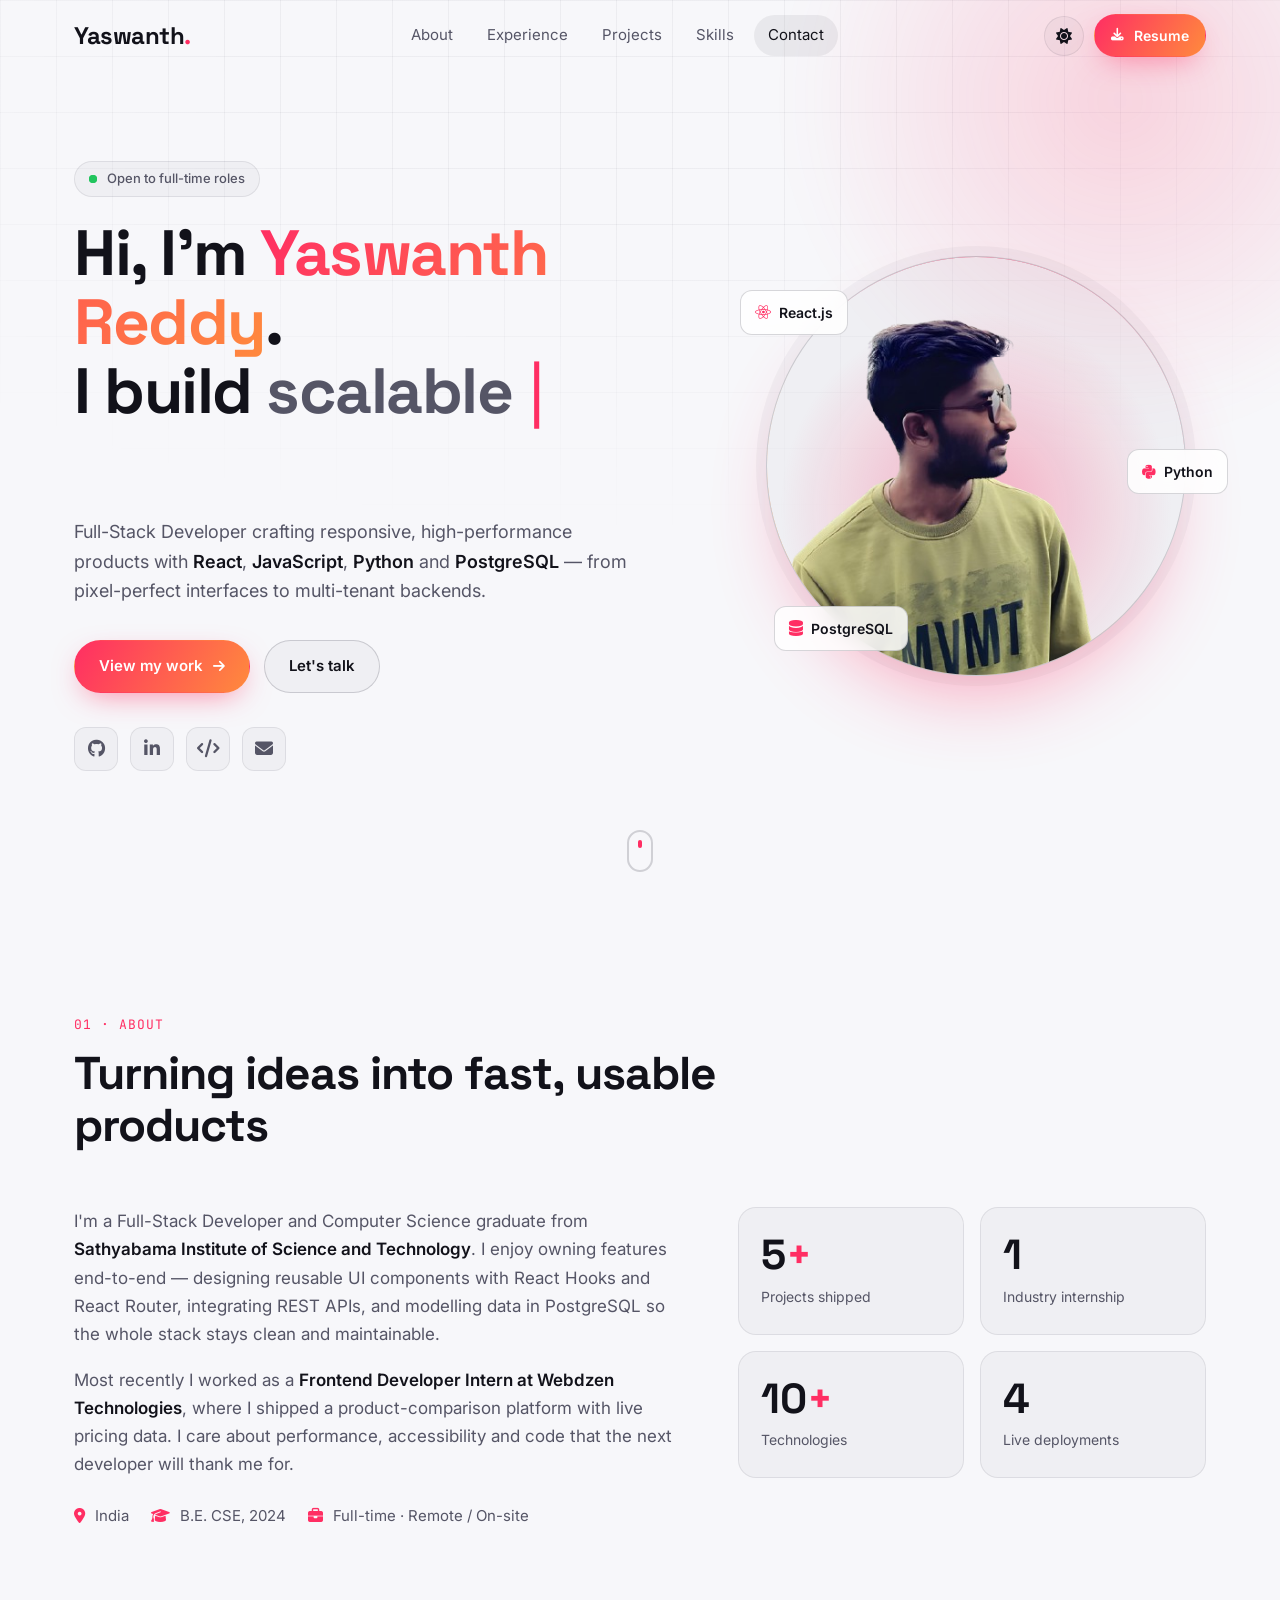
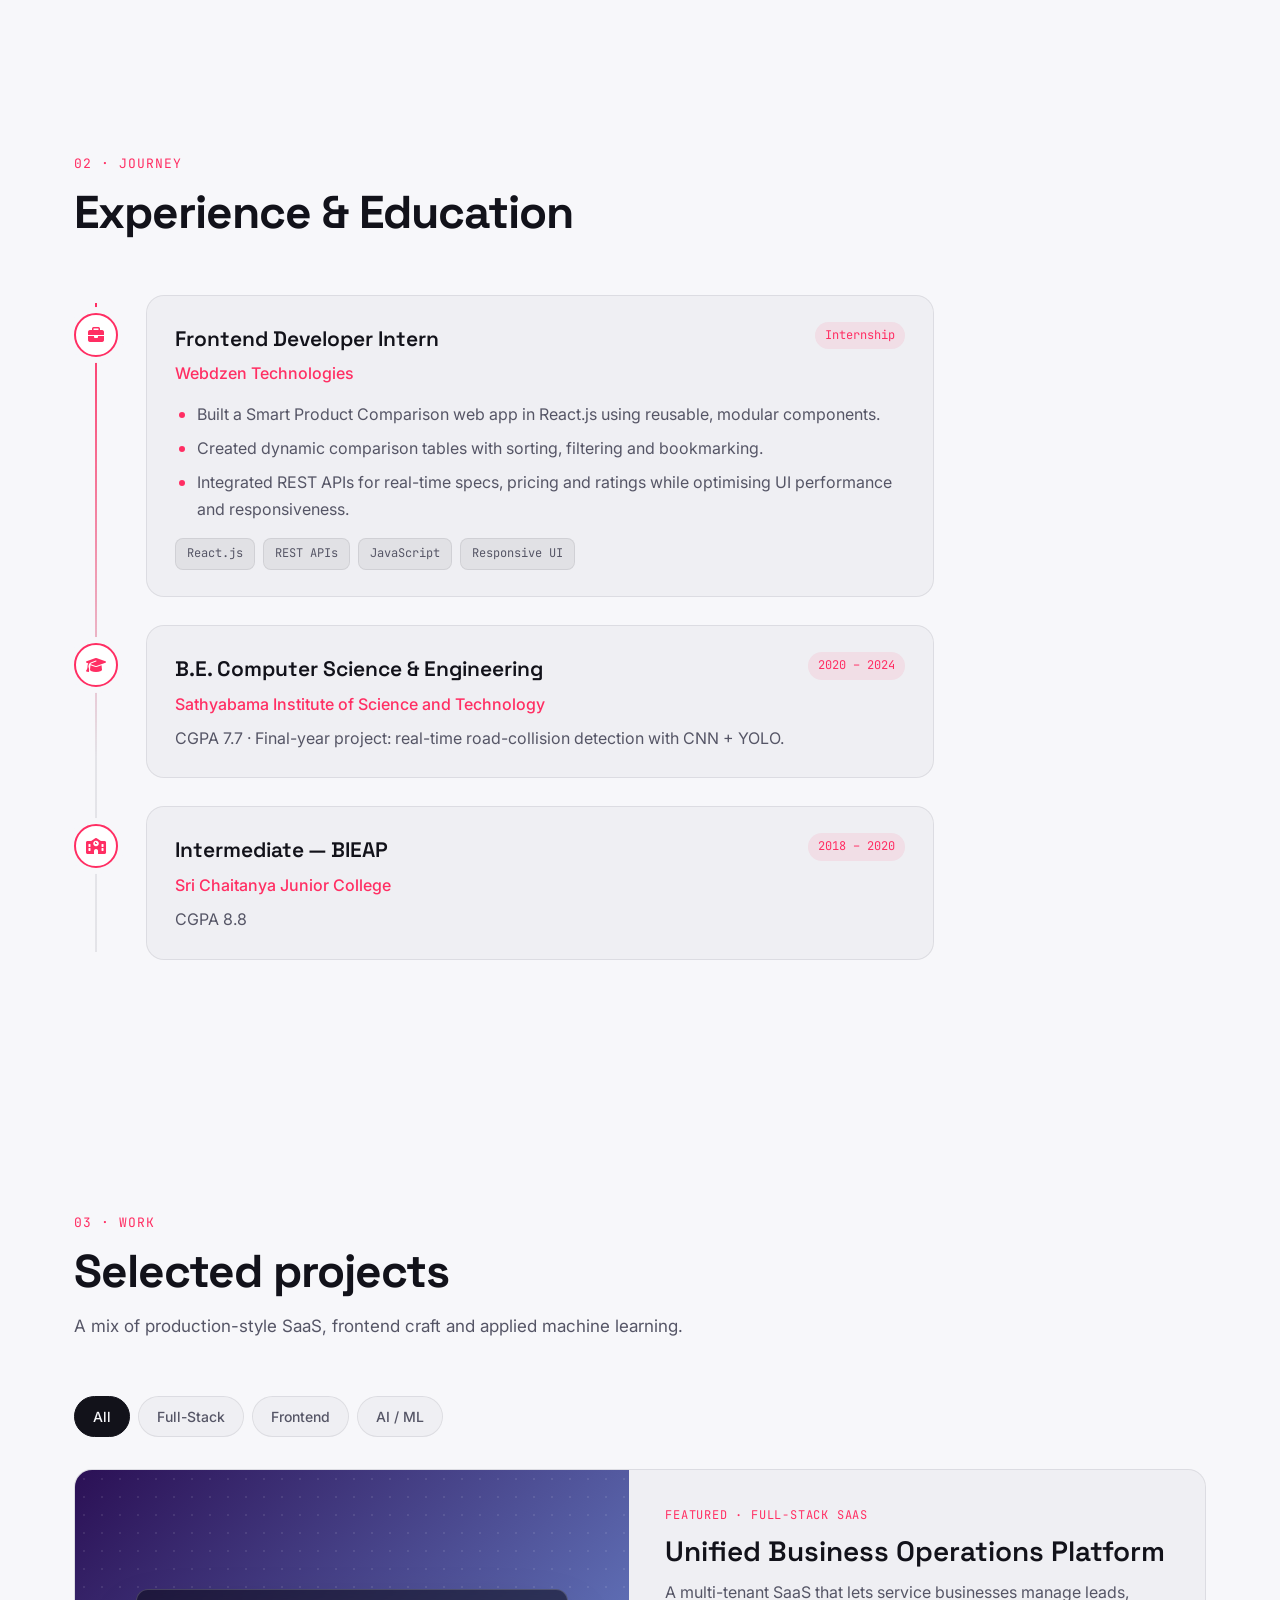
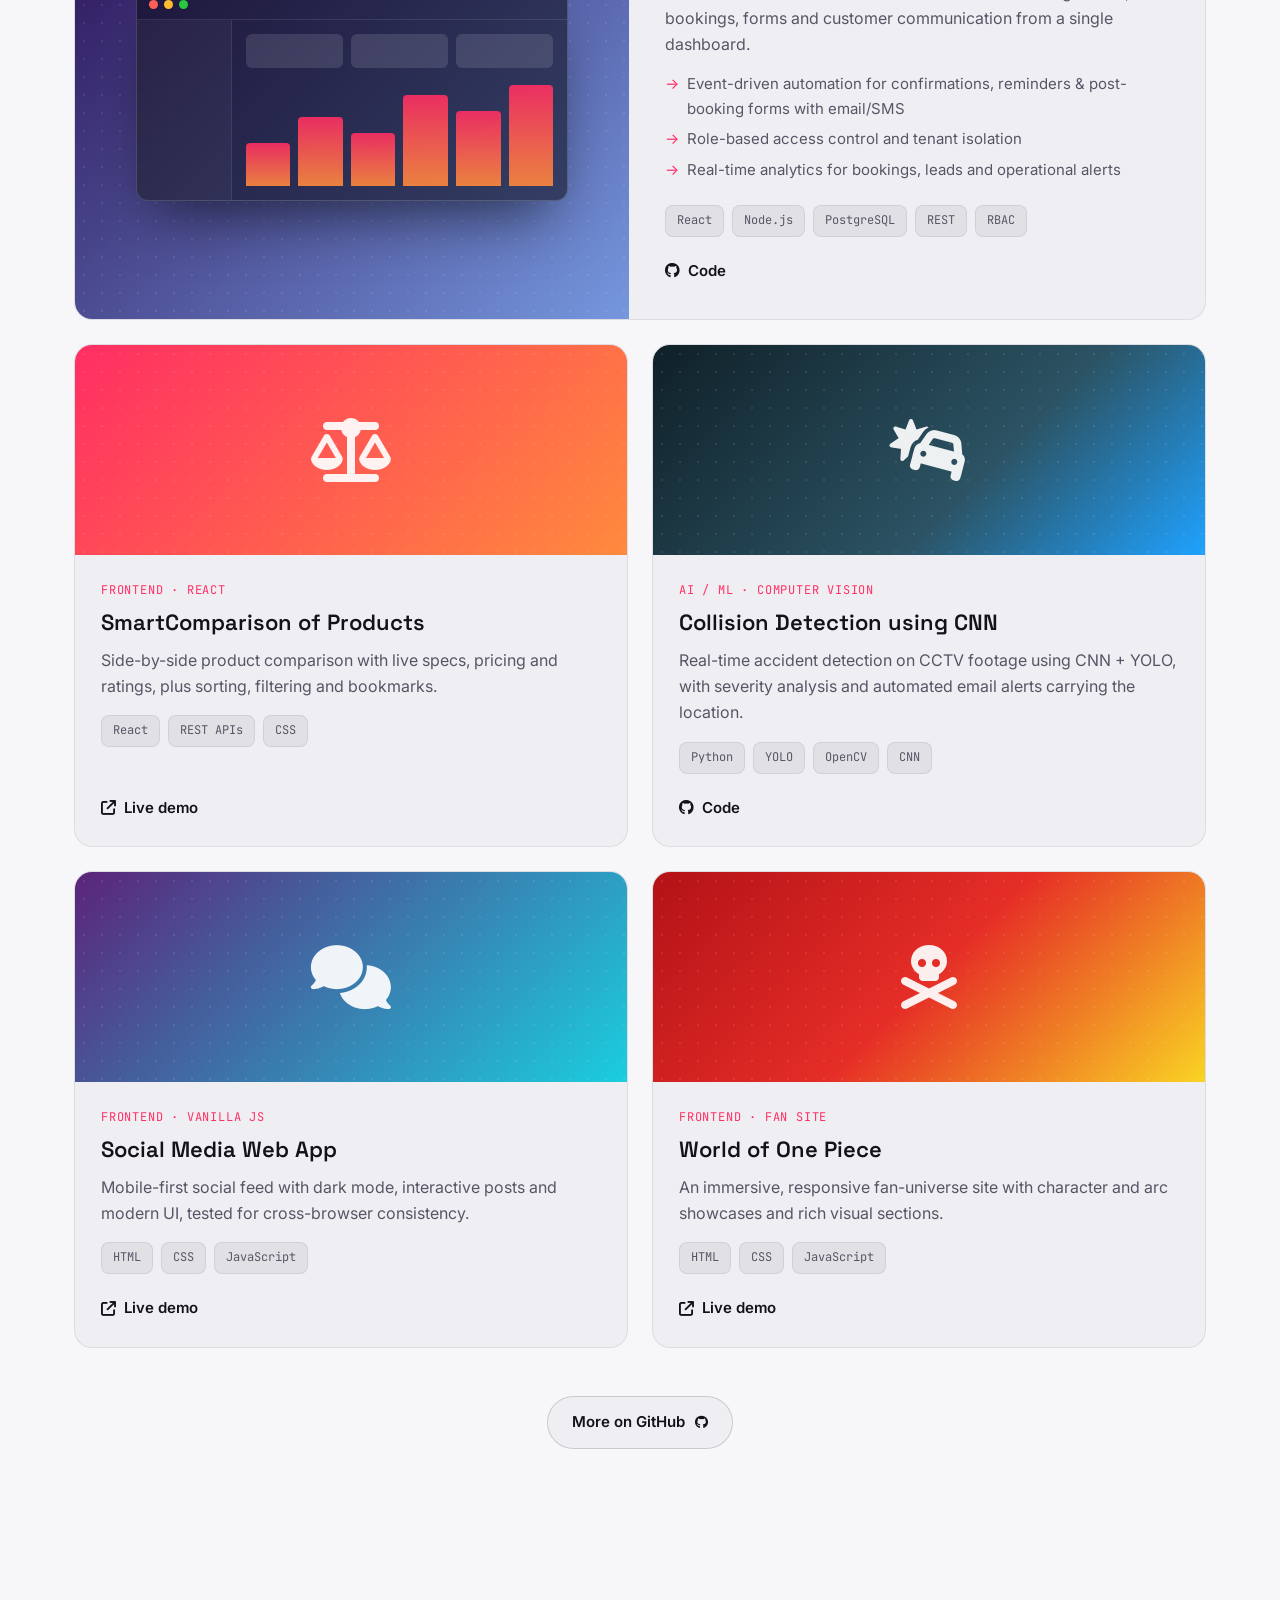
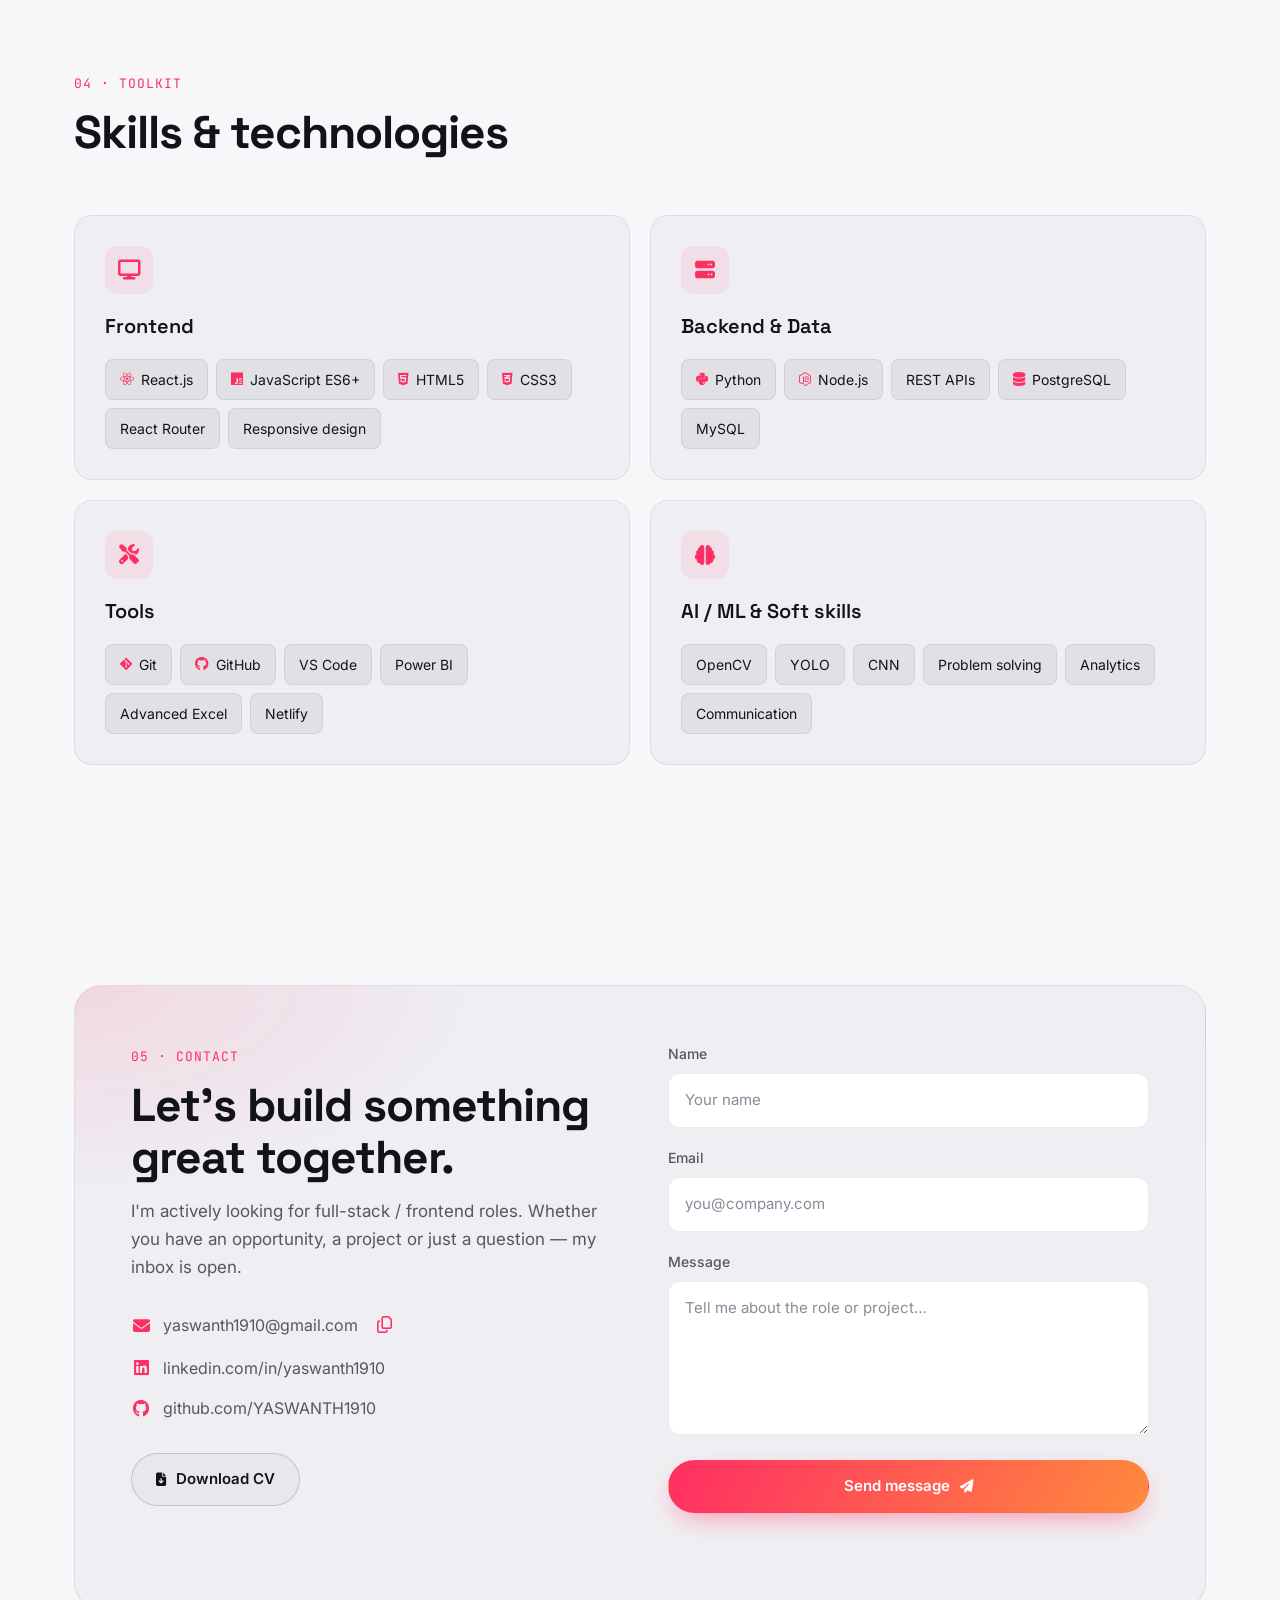
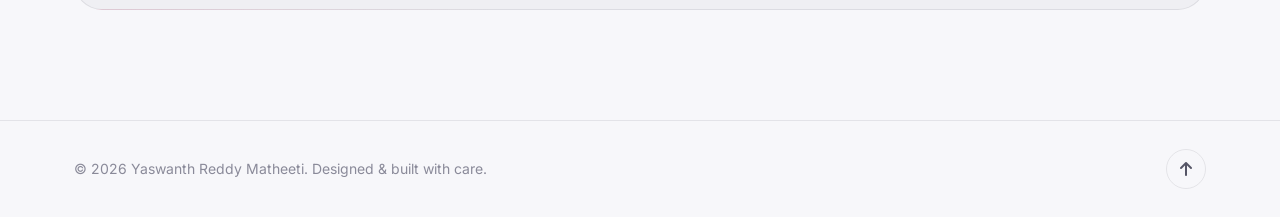
==== Yaswanth-Portfolio/index.html @ 60e31744 "updated portfolio" ====
<!DOCTYPE html>
<html lang="en" data-theme="dark">
<head>
  <meta charset="UTF-8" />
  <meta name="viewport" content="width=device-width, initial-scale=1.0" />
  <title>Yaswanth Reddy · Full-Stack Developer</title>
  <meta name="description" content="Yaswanth Reddy Matheeti — Full-Stack Developer building fast, scalable web applications with React, JavaScript, Python and PostgreSQL." />
  <meta name="author" content="Yaswanth Reddy Matheeti" />
  <meta property="og:title" content="Yaswanth Reddy · Full-Stack Developer" />
  <meta property="og:description" content="React · JavaScript · Python · PostgreSQL. Projects, experience and contact." />
  <meta property="og:type" content="website" />
  <meta property="og:image" content="profile.png" />
  <meta name="theme-color" content="#0a0a0f" />
  <link rel="icon" href="data:image/svg+xml,<svg xmlns='http://www.w3.org/2000/svg' viewBox='0 0 100 100'><rect width='100' height='100' rx='22' fill='%23ff2e63'/><text x='50' y='68' font-size='56' font-family='Arial' font-weight='700' text-anchor='middle' fill='white'>Y</text></svg>" />

  <link rel="preconnect" href="https://fonts.googleapis.com" />
  <link rel="preconnect" href="https://fonts.gstatic.com" crossorigin />
  <link href="https://fonts.googleapis.com/css2?family=Inter:wght@400;500;600;700&family=Space+Grotesk:wght@500;600;700&family=JetBrains+Mono:wght@400;500&display=swap" rel="stylesheet" />
  <link rel="stylesheet" href="https://cdnjs.cloudflare.com/ajax/libs/font-awesome/6.5.2/css/all.min.css" />
  <link rel="stylesheet" href="style.css" />
</head>
<body>
  <div class="bg-grid" aria-hidden="true"></div>
  <div class="bg-glow" aria-hidden="true"></div>
  <div class="scroll-progress" aria-hidden="true"></div>

  <!-- ================= NAV ================= -->
  <header class="nav" id="nav">
    <div class="container nav-inner">
      <a href="#home" class="logo" aria-label="Home">Yaswanth<span>.</span></a>

      <nav class="nav-links" id="navLinks" aria-label="Primary">
        <a href="#about">About</a>
        <a href="#experience">Experience</a>
        <a href="#projects">Projects</a>
        <a href="#skills">Skills</a>
        <a href="#contact">Contact</a>
      </nav>

      <div class="nav-actions">
        <button class="icon-btn" id="themeToggle" aria-label="Toggle color theme">
          <i class="fa-solid fa-moon"></i>
        </button>
        <a href="Yaswanth_Resume.pdf" class="btn btn-sm btn-primary hide-sm" download>
          <i class="fa-solid fa-download"></i> Resume
        </a>
        <button class="icon-btn menu-btn" id="menuBtn" aria-label="Open menu" aria-expanded="false" aria-controls="navLinks">
          <i class="fa-solid fa-bars"></i>
        </button>
      </div>
    </div>
  </header>

  <main>
    <!-- ================= HERO ================= -->
    <section class="hero" id="home">
      <div class="container hero-inner">
        <div class="hero-text">
          <p class="badge reveal"><span class="pulse"></span> Open to full-time roles</p>
          <h1 class="reveal">
            Hi, I'm <span class="grad">Yaswanth Reddy</span>.<br />
            <span class="typed-line">I build <span class="typed" id="typed">scalable web apps</span><span class="caret">|</span></span>
          </h1>
          <p class="lead reveal">
            Full-Stack Developer crafting responsive, high-performance products with
            <strong>React</strong>, <strong>JavaScript</strong>, <strong>Python</strong> and <strong>PostgreSQL</strong> —
            from pixel-perfect interfaces to multi-tenant backends.
          </p>
          <div class="hero-cta reveal">
            <a href="#projects" class="btn btn-primary">View my work <i class="fa-solid fa-arrow-right"></i></a>
            <a href="#contact" class="btn btn-ghost">Let's talk</a>
          </div>
          <div class="hero-social reveal">
            <a href="https://github.com/YASWANTH1910" target="_blank" rel="noopener" aria-label="GitHub"><i class="fa-brands fa-github"></i></a>
            <a href="https://www.linkedin.com/in/yaswanth1910/" target="_blank" rel="noopener" aria-label="LinkedIn"><i class="fa-brands fa-linkedin-in"></i></a>
            <a href="https://leetcode.com/u/Yaswanth_1900/" target="_blank" rel="noopener" aria-label="LeetCode"><i class="fa-solid fa-code"></i></a>
            <a href="mailto:yaswanth1910@gmail.com" aria-label="Email"><i class="fa-solid fa-envelope"></i></a>
          </div>
        </div>

        <div class="hero-visual reveal">
          <div class="avatar-ring">
            <img src="profile.png" alt="Portrait of Yaswanth Reddy" width="541" height="461" />
          </div>
          <div class="float-card fc-1"><i class="fa-brands fa-react"></i> React.js</div>
          <div class="float-card fc-2"><i class="fa-brands fa-python"></i> Python</div>
          <div class="float-card fc-3"><i class="fa-solid fa-database"></i> PostgreSQL</div>
        </div>
      </div>
      <a href="#about" class="scroll-hint" aria-label="Scroll to About"><span></span></a>
    </section>

    <!-- ================= ABOUT ================= -->
    <section class="section" id="about">
      <div class="container">
        <div class="section-head reveal">
          <span class="eyebrow">01 · About</span>
          <h2>Turning ideas into fast, usable products</h2>
        </div>

        <div class="about-grid">
          <div class="about-text reveal">
            <p>
              I'm a Full-Stack Developer and Computer Science graduate from
              <strong>Sathyabama Institute of Science and Technology</strong>. I enjoy owning features end-to-end —
              designing reusable UI components with React Hooks and React Router, integrating REST APIs,
              and modelling data in PostgreSQL so the whole stack stays clean and maintainable.
            </p>
            <p>
              Most recently I worked as a <strong>Frontend Developer Intern at Webdzen Technologies</strong>,
              where I shipped a product-comparison platform with live pricing data. I care about performance,
              accessibility and code that the next developer will thank me for.
            </p>
            <div class="about-meta">
              <div><i class="fa-solid fa-location-dot"></i> India</div>
              <div><i class="fa-solid fa-graduation-cap"></i> B.E. CSE, 2024</div>
              <div><i class="fa-solid fa-briefcase"></i> Full-time · Remote / On-site</div>
            </div>
          </div>

          <div class="stats reveal">
            <div class="stat"><span class="num" data-count="5">0</span><span class="plus">+</span><p>Projects shipped</p></div>
            <div class="stat"><span class="num" data-count="1">0</span><p>Industry internship</p></div>
            <div class="stat"><span class="num" data-count="10">0</span><span class="plus">+</span><p>Technologies</p></div>
            <div class="stat"><span class="num" data-count="4">0</span><p>Live deployments</p></div>
          </div>
        </div>
      </div>
    </section>

    <!-- ================= EXPERIENCE ================= -->
    <section class="section" id="experience">
      <div class="container">
        <div class="section-head reveal">
          <span class="eyebrow">02 · Journey</span>
          <h2>Experience &amp; Education</h2>
        </div>

        <ol class="timeline">
          <li class="tl-item reveal">
            <div class="tl-dot"><i class="fa-solid fa-briefcase"></i></div>
            <div class="tl-card">
              <div class="tl-top">
                <h3>Frontend Developer Intern</h3>
                <span class="tl-tag">Internship</span>
              </div>
              <p class="tl-org">Webdzen Technologies</p>
              <ul>
                <li>Built a Smart Product Comparison web app in React.js using reusable, modular components.</li>
                <li>Created dynamic comparison tables with sorting, filtering and bookmarking.</li>
                <li>Integrated REST APIs for real-time specs, pricing and ratings while optimising UI performance and responsiveness.</li>
              </ul>
              <div class="chips"><span>React.js</span><span>REST APIs</span><span>JavaScript</span><span>Responsive UI</span></div>
            </div>
          </li>

          <li class="tl-item reveal">
            <div class="tl-dot"><i class="fa-solid fa-graduation-cap"></i></div>
            <div class="tl-card">
              <div class="tl-top">
                <h3>B.E. Computer Science &amp; Engineering</h3>
                <span class="tl-tag">2020 – 2024</span>
              </div>
              <p class="tl-org">Sathyabama Institute of Science and Technology</p>
              <p class="tl-desc">CGPA 7.7 · Final-year project: real-time road-collision detection with CNN + YOLO.</p>
            </div>
          </li>

          <li class="tl-item reveal">
            <div class="tl-dot"><i class="fa-solid fa-school"></i></div>
            <div class="tl-card">
              <div class="tl-top">
                <h3>Intermediate — BIEAP</h3>
                <span class="tl-tag">2018 – 2020</span>
              </div>
              <p class="tl-org">Sri Chaitanya Junior College</p>
              <p class="tl-desc">CGPA 8.8</p>
            </div>
          </li>
        </ol>
      </div>
    </section>

    <!-- ================= PROJECTS ================= -->
    <section class="section" id="projects">
      <div class="container">
        <div class="section-head reveal">
          <span class="eyebrow">03 · Work</span>
          <h2>Selected projects</h2>
          <p class="section-sub">A mix of production-style SaaS, frontend craft and applied machine learning.</p>
        </div>

        <div class="filters reveal" role="tablist" aria-label="Filter projects">
          <button class="filter active" data-filter="all" role="tab" aria-selected="true">All</button>
          <button class="filter" data-filter="fullstack" role="tab" aria-selected="false">Full-Stack</button>
          <button class="filter" data-filter="frontend" role="tab" aria-selected="false">Frontend</button>
          <button class="filter" data-filter="ml" role="tab" aria-selected="false">AI / ML</button>
        </div>

        <div class="projects">
          <!-- Featured -->
          <article class="project featured reveal" data-cat="fullstack">
            <div class="p-visual v-saas" aria-hidden="true">
              <div class="mock">
                <div class="mock-bar"><i></i><i></i><i></i></div>
                <div class="mock-body">
                  <div class="mock-side"></div>
                  <div class="mock-main">
                    <div class="mock-kpis"><b></b><b></b><b></b></div>
                    <div class="mock-chart"><span style="--h:40%"></span><span style="--h:65%"></span><span style="--h:50%"></span><span style="--h:85%"></span><span style="--h:70%"></span><span style="--h:95%"></span></div>
                  </div>
                </div>
              </div>
            </div>
            <div class="p-body">
              <span class="p-label">Featured · Full-Stack SaaS</span>
              <h3>Unified Business Operations Platform</h3>
              <p>
                A multi-tenant SaaS that lets service businesses manage leads, bookings, forms and customer
                communication from a single dashboard.
              </p>
              <ul class="p-points">
                <li>Event-driven automation for confirmations, reminders &amp; post-booking forms with email/SMS</li>
                <li>Role-based access control and tenant isolation</li>
                <li>Real-time analytics for bookings, leads and operational alerts</li>
              </ul>
              <div class="chips"><span>React</span><span>Node.js</span><span>PostgreSQL</span><span>REST</span><span>RBAC</span></div>
              <div class="p-links">
                <a href="https://github.com/YASWANTH1910" target="_blank" rel="noopener" class="link"><i class="fa-brands fa-github"></i> Code</a>
              </div>
            </div>
          </article>

          <article class="project reveal" data-cat="frontend">
            <div class="p-visual v-compare" aria-hidden="true"><i class="fa-solid fa-scale-balanced"></i></div>
            <div class="p-body">
              <span class="p-label">Frontend · React</span>
              <h3>SmartComparison of Products</h3>
              <p>Side-by-side product comparison with live specs, pricing and ratings, plus sorting, filtering and bookmarks.</p>
              <div class="chips"><span>React</span><span>REST APIs</span><span>CSS</span></div>
              <div class="p-links">
                <a href="https://smartcomparison-products.netlify.app/" target="_blank" rel="noopener" class="link"><i class="fa-solid fa-arrow-up-right-from-square"></i> Live demo</a>
              </div>
            </div>
          </article>

          <article class="project reveal" data-cat="ml">
            <div class="p-visual v-ml" aria-hidden="true"><i class="fa-solid fa-car-burst"></i></div>
            <div class="p-body">
              <span class="p-label">AI / ML · Computer Vision</span>
              <h3>Collision Detection using CNN</h3>
              <p>Real-time accident detection on CCTV footage using CNN + YOLO, with severity analysis and automated email alerts carrying the location.</p>
              <div class="chips"><span>Python</span><span>YOLO</span><span>OpenCV</span><span>CNN</span></div>
              <div class="p-links">
                <a href="https://github.com/YASWANTH1910" target="_blank" rel="noopener" class="link"><i class="fa-brands fa-github"></i> Code</a>
              </div>
            </div>
          </article>

          <article class="project reveal" data-cat="frontend">
            <div class="p-visual v-social" aria-hidden="true"><i class="fa-solid fa-comments"></i></div>
            <div class="p-body">
              <span class="p-label">Frontend · Vanilla JS</span>
              <h3>Social Media Web App</h3>
              <p>Mobile-first social feed with dark mode, interactive posts and modern UI, tested for cross-browser consistency.</p>
              <div class="chips"><span>HTML</span><span>CSS</span><span>JavaScript</span></div>
              <div class="p-links">
                <a href="https://socialmedia-book.netlify.app/" target="_blank" rel="noopener" class="link"><i class="fa-solid fa-arrow-up-right-from-square"></i> Live demo</a>
              </div>
            </div>
          </article>

          <article class="project reveal" data-cat="frontend">
            <div class="p-visual v-anime" aria-hidden="true"><i class="fa-solid fa-skull-crossbones"></i></div>
            <div class="p-body">
              <span class="p-label">Frontend · Fan site</span>
              <h3>World of One Piece</h3>
              <p>An immersive, responsive fan-universe site with character and arc showcases and rich visual sections.</p>
              <div class="chips"><span>HTML</span><span>CSS</span><span>JavaScript</span></div>
              <div class="p-links">
                <a href="https://onepieceverse.netlify.app/" target="_blank" rel="noopener" class="link"><i class="fa-solid fa-arrow-up-right-from-square"></i> Live demo</a>
              </div>
            </div>
          </article>
        </div>

        <div class="center reveal">
          <a href="https://github.com/YASWANTH1910" target="_blank" rel="noopener" class="btn btn-ghost">
            More on GitHub <i class="fa-brands fa-github"></i>
          </a>
        </div>
      </div>
    </section>

    <!-- ================= SKILLS ================= -->
    <section class="section" id="skills">
      <div class="container">
        <div class="section-head reveal">
          <span class="eyebrow">04 · Toolkit</span>
          <h2>Skills &amp; technologies</h2>
        </div>

        <div class="skills-grid">
          <div class="skill-card reveal">
            <div class="sk-icon"><i class="fa-solid fa-display"></i></div>
            <h3>Frontend</h3>
            <div class="chips lg">
              <span><i class="fa-brands fa-react"></i> React.js</span>
              <span><i class="fa-brands fa-js"></i> JavaScript ES6+</span>
              <span><i class="fa-brands fa-html5"></i> HTML5</span>
              <span><i class="fa-brands fa-css3-alt"></i> CSS3</span>
              <span>React Router</span>
              <span>Responsive design</span>
            </div>
          </div>
          <div class="skill-card reveal">
            <div class="sk-icon"><i class="fa-solid fa-server"></i></div>
            <h3>Backend &amp; Data</h3>
            <div class="chips lg">
              <span><i class="fa-brands fa-python"></i> Python</span>
              <span><i class="fa-brands fa-node-js"></i> Node.js</span>
              <span>REST APIs</span>
              <span><i class="fa-solid fa-database"></i> PostgreSQL</span>
              <span>MySQL</span>
            </div>
          </div>
          <div class="skill-card reveal">
            <div class="sk-icon"><i class="fa-solid fa-screwdriver-wrench"></i></div>
            <h3>Tools</h3>
            <div class="chips lg">
              <span><i class="fa-brands fa-git-alt"></i> Git</span>
              <span><i class="fa-brands fa-github"></i> GitHub</span>
              <span>VS Code</span>
              <span>Power BI</span>
              <span>Advanced Excel</span>
              <span>Netlify</span>
            </div>
          </div>
          <div class="skill-card reveal">
            <div class="sk-icon"><i class="fa-solid fa-brain"></i></div>
            <h3>AI / ML &amp; Soft skills</h3>
            <div class="chips lg">
              <span>OpenCV</span>
              <span>YOLO</span>
              <span>CNN</span>
              <span>Problem solving</span>
              <span>Analytics</span>
              <span>Communication</span>
            </div>
          </div>
        </div>
      </div>
    </section>

    <!-- ================= CONTACT ================= -->
    <section class="section" id="contact">
      <div class="container">
        <div class="contact-card reveal">
          <div class="contact-left">
            <span class="eyebrow">05 · Contact</span>
            <h2>Let's build something great together.</h2>
            <p class="section-sub">
              I'm actively looking for full-stack / frontend roles. Whether you have an opportunity, a project or just
              a question — my inbox is open.
            </p>
            <ul class="contact-list">
              <li>
                <a href="mailto:yaswanth1910@gmail.com"><i class="fa-solid fa-envelope"></i> yaswanth1910@gmail.com</a>
                <button class="copy-btn" data-copy="yaswanth1910@gmail.com" aria-label="Copy email"><i class="fa-regular fa-copy"></i></button>
              </li>
              <li><a href="https://www.linkedin.com/in/yaswanth1910/" target="_blank" rel="noopener"><i class="fa-brands fa-linkedin"></i> linkedin.com/in/yaswanth1910</a></li>
              <li><a href="https://github.com/YASWANTH1910" target="_blank" rel="noopener"><i class="fa-brands fa-github"></i> github.com/YASWANTH1910</a></li>
            </ul>
            <a href="Yaswanth_Resume.pdf" download class="btn btn-ghost"><i class="fa-solid fa-file-arrow-down"></i> Download CV</a>
          </div>

          <form class="contact-form" name="submit-to-google-sheet" novalidate>
            <div class="field">
              <label for="f-name">Name</label>
              <input id="f-name" type="text" name="Name" placeholder="Your name" required autocomplete="name" />
            </div>
            <div class="field">
              <label for="f-email">Email</label>
              <input id="f-email" type="email" name="Email" placeholder="you@company.com" required autocomplete="email" />
            </div>
            <div class="field">
              <label for="f-msg">Message</label>
              <textarea id="f-msg" name="Message" rows="5" placeholder="Tell me about the role or project…" required></textarea>
            </div>
            <button type="submit" class="btn btn-primary btn-block" id="submitBtn">
              <span>Send message</span> <i class="fa-solid fa-paper-plane"></i>
            </button>
            <p class="form-msg" id="msg" role="status" aria-live="polite"></p>
          </form>
        </div>
      </div>
    </section>
  </main>

  <footer class="footer">
    <div class="container footer-inner">
      <p>© <span id="year"></span> Yaswanth Reddy Matheeti. Designed &amp; built with care.</p>
      <a href="#home" class="to-top" aria-label="Back to top"><i class="fa-solid fa-arrow-up"></i></a>
    </div>
  </footer>

  <script src="script.js"></script>
</body>
</html>
---- Yaswanth-Portfolio/style.css ----
/* =========================================================
   Yaswanth Reddy — Portfolio
   ========================================================= */
:root {
  --accent: #ff2e63;
  --accent-2: #ff8a3d;
  --accent-soft: rgba(255, 46, 99, 0.12);
  --grad: linear-gradient(120deg, var(--accent) 0%, var(--accent-2) 100%);

  --bg: #0a0a0f;
  --bg-2: #101018;
  --surface: rgba(255, 255, 255, 0.035);
  --surface-2: rgba(255, 255, 255, 0.06);
  --border: rgba(255, 255, 255, 0.08);
  --border-strong: rgba(255, 255, 255, 0.16);
  --text: #f4f4f6;
  --muted: #a0a0b0;
  --dim: #6b6b7b;
  --grid-line: rgba(255, 255, 255, 0.035);
  --shadow: 0 20px 50px -20px rgba(0, 0, 0, 0.6);

  --radius: 18px;
  --radius-sm: 10px;
  --maxw: 1180px;
  --nav-h: 72px;

  --font: "Inter", system-ui, -apple-system, Segoe UI, Roboto, sans-serif;
  --font-display: "Space Grotesk", var(--font);
  --font-mono: "JetBrains Mono", ui-monospace, monospace;
}

[data-theme="light"] {
  --bg: #f7f7fa;
  --bg-2: #ffffff;
  --surface: rgba(10, 10, 30, 0.03);
  --surface-2: rgba(10, 10, 30, 0.06);
  --border: rgba(10, 10, 30, 0.08);
  --border-strong: rgba(10, 10, 30, 0.16);
  --text: #12121a;
  --muted: #555566;
  --dim: #8a8a99;
  --grid-line: rgba(10, 10, 30, 0.045);
  --accent-soft: rgba(255, 46, 99, 0.09);
  --shadow: 0 20px 50px -24px rgba(20, 20, 60, 0.25);
}

/* ---------- base ---------- */
*, *::before, *::after { box-sizing: border-box; margin: 0; padding: 0; }
html { scroll-behavior: smooth; scroll-padding-top: calc(var(--nav-h) + 12px); }
body {
  font-family: var(--font);
  background: var(--bg);
  color: var(--text);
  line-height: 1.65;
  -webkit-font-smoothing: antialiased;
  overflow-x: hidden;
  transition: background-color .3s, color .3s;
}
img { max-width: 100%; display: block; }
a { color: inherit; text-decoration: none; }
button { font: inherit; color: inherit; background: none; border: 0; cursor: pointer; }
ul, ol { list-style: none; }
strong { color: var(--text); font-weight: 600; }
::selection { background: var(--accent); color: #fff; }
:focus-visible { outline: 2px solid var(--accent); outline-offset: 3px; border-radius: 6px; }

.container { width: 100%; max-width: var(--maxw); margin: 0 auto; padding: 0 24px; }
.center { text-align: center; margin-top: 48px; }

/* background decoration */
.bg-grid {
  position: fixed; inset: 0; z-index: -2; pointer-events: none;
  background-image:
    linear-gradient(var(--grid-line) 1px, transparent 1px),
    linear-gradient(90deg, var(--grid-line) 1px, transparent 1px);
  background-size: 56px 56px;
  mask-image: radial-gradient(ellipse 80% 60% at 50% 0%, #000 40%, transparent 100%);
}
.bg-glow {
  position: fixed; z-index: -1; pointer-events: none;
  width: 720px; height: 720px; top: -260px; right: -200px;
  background: radial-gradient(circle, rgba(255, 46, 99, .18), transparent 65%);
  filter: blur(20px);
}
.scroll-progress {
  position: fixed; top: 0; left: 0; height: 3px; width: 0; z-index: 200;
  background: var(--grad);
}

/* ---------- buttons ---------- */
.btn {
  display: inline-flex; align-items: center; justify-content: center; gap: 10px;
  padding: 13px 24px; border-radius: 999px; font-weight: 600; font-size: 15px;
  border: 1px solid transparent; transition: transform .2s, box-shadow .25s, background .25s, border-color .25s;
  white-space: nowrap;
}
.btn-primary { background: var(--grad); color: #fff; box-shadow: 0 10px 30px -10px rgba(255, 46, 99, .6); }
.btn-primary:hover { transform: translateY(-2px); box-shadow: 0 16px 36px -10px rgba(255, 46, 99, .7); }
.btn-ghost { border-color: var(--border-strong); background: var(--surface); }
.btn-ghost:hover { border-color: var(--accent); color: var(--accent); transform: translateY(-2px); }
.btn-sm { padding: 9px 16px; font-size: 14px; }
.btn-block { width: 100%; }
.btn i { font-size: .9em; }

.icon-btn {
  width: 40px; height: 40px; border-radius: 50%;
  display: grid; place-items: center;
  border: 1px solid var(--border); background: var(--surface);
  transition: border-color .2s, color .2s;
}
.icon-btn:hover { border-color: var(--accent); color: var(--accent); }

/* ---------- nav ---------- */
.nav {
  position: fixed; inset: 0 0 auto 0; height: var(--nav-h); z-index: 100;
  transition: background .3s, border-color .3s, backdrop-filter .3s;
  border-bottom: 1px solid transparent;
}
.nav.scrolled {
  background: color-mix(in srgb, var(--bg) 78%, transparent);
  backdrop-filter: blur(14px); -webkit-backdrop-filter: blur(14px);
  border-bottom-color: var(--border);
}
.nav-inner { height: 100%; display: flex; align-items: center; justify-content: space-between; gap: 20px; }
.logo { font-family: var(--font-display); font-size: 24px; font-weight: 700; letter-spacing: -.5px; }
.logo span { color: var(--accent); }
.nav-links { display: flex; gap: 6px; }
.nav-links a {
  padding: 8px 14px; border-radius: 999px; font-size: 15px; color: var(--muted);
  transition: color .2s, background .2s;
}
.nav-links a:hover { color: var(--text); }
.nav-links a.active { color: var(--text); background: var(--surface-2); }
.nav-actions { display: flex; align-items: center; gap: 10px; }
.menu-btn { display: none; }

/* ---------- hero ---------- */
.hero {
  min-height: 100vh; min-height: 100svh;
  display: flex; align-items: center; position: relative;
  padding: calc(var(--nav-h) + 40px) 0 80px;
}
.hero-inner { display: grid; grid-template-columns: 1.15fr .85fr; gap: 48px; align-items: center; }
.badge {
  display: inline-flex; align-items: center; gap: 10px;
  padding: 6px 14px; border-radius: 999px; font-size: 13px; font-weight: 500;
  border: 1px solid var(--border); background: var(--surface); color: var(--muted);
}
.pulse { width: 8px; height: 8px; border-radius: 50%; background: #22c55e; position: relative; }
.pulse::after {
  content: ""; position: absolute; inset: 0; border-radius: 50%; background: #22c55e;
  animation: ping 1.8s cubic-bezier(0, 0, .2, 1) infinite;
}
@keyframes ping { 75%, 100% { transform: scale(2.6); opacity: 0; } }

.hero h1 {
  font-family: var(--font-display);
  font-size: clamp(36px, 5.6vw, 64px);
  line-height: 1.08; letter-spacing: -1.5px; font-weight: 700;
  margin: 22px 0 22px;
}
.grad { background: var(--grad); -webkit-background-clip: text; background-clip: text; color: transparent; }
.typed-line { display: block; min-height: 2.16em; }
.typed { color: var(--muted); }
.caret { color: var(--accent); font-weight: 400; animation: blink 1s steps(1) infinite; margin-left: 2px; }
@keyframes blink { 50% { opacity: 0; } }
.lead { font-size: clamp(16px, 1.6vw, 18px); color: var(--muted); max-width: 560px; }
.hero-cta { display: flex; flex-wrap: wrap; gap: 14px; margin-top: 34px; }
.hero-social { display: flex; gap: 12px; margin-top: 34px; }
.hero-social a {
  width: 44px; height: 44px; display: grid; place-items: center; border-radius: 12px;
  border: 1px solid var(--border); background: var(--surface); color: var(--muted); font-size: 18px;
  transition: all .25s;
}
.hero-social a:hover { color: var(--accent); border-color: var(--accent); transform: translateY(-3px); }

.hero-visual { position: relative; justify-self: center; width: min(420px, 100%); aspect-ratio: 1; }
.avatar-ring {
  position: absolute; inset: 0; border-radius: 50%; overflow: hidden;
  background:
    radial-gradient(circle at 50% 60%, rgba(255, 46, 99, .35), transparent 60%),
    var(--surface);
  border: 1px solid var(--border-strong);
  box-shadow: 0 0 0 10px var(--surface), 0 40px 80px -30px rgba(255, 46, 99, .45);
}
.avatar-ring::before {
  content: ""; position: absolute; inset: -2px; border-radius: 50%; padding: 2px;
  background: conic-gradient(from 0deg, var(--accent), transparent 30%, var(--accent-2) 60%, transparent 85%, var(--accent));
  -webkit-mask: linear-gradient(#000 0 0) content-box, linear-gradient(#000 0 0);
  -webkit-mask-composite: xor; mask-composite: exclude;
  animation: spin 8s linear infinite;
}
@keyframes spin { to { transform: rotate(360deg); } }
.avatar-ring img {
  position: absolute; bottom: 0; left: 50%; transform: translateX(-46%);
  width: 118%; max-width: none; height: auto;
}
.float-card {
  position: absolute; display: flex; align-items: center; gap: 8px;
  padding: 10px 14px; border-radius: 12px; font-size: 14px; font-weight: 600;
  background: color-mix(in srgb, var(--bg-2) 85%, transparent);
  backdrop-filter: blur(10px); -webkit-backdrop-filter: blur(10px);
  border: 1px solid var(--border-strong); box-shadow: var(--shadow);
  animation: float 6s ease-in-out infinite;
}
.float-card i { color: var(--accent); font-size: 16px; }
.fc-1 { top: 8%; left: -6%; }
.fc-2 { top: 46%; right: -10%; animation-delay: -2s; }
.fc-3 { bottom: 6%; left: 2%; animation-delay: -4s; }
@keyframes float { 0%, 100% { transform: translateY(0); } 50% { transform: translateY(-10px); } }

.scroll-hint {
  position: absolute; bottom: 28px; left: 50%; transform: translateX(-50%);
  width: 26px; height: 42px; border-radius: 14px; border: 2px solid var(--border-strong);
}
.scroll-hint span {
  position: absolute; top: 8px; left: 50%; width: 4px; height: 8px; margin-left: -2px;
  border-radius: 2px; background: var(--accent); animation: wheel 1.8s infinite;
}
@keyframes wheel { 0% { opacity: 1; transform: translateY(0); } 100% { opacity: 0; transform: translateY(14px); } }

/* ---------- sections ---------- */
.section { padding: 110px 0; position: relative; }
.section-head { margin-bottom: 56px; max-width: 720px; }
.eyebrow {
  font-family: var(--font-mono); font-size: 13px; color: var(--accent);
  letter-spacing: 1px; text-transform: uppercase;
}
.section h2 {
  font-family: var(--font-display); font-size: clamp(30px, 4vw, 46px);
  line-height: 1.12; letter-spacing: -1px; margin-top: 12px; font-weight: 700;
}
.section-sub { color: var(--muted); margin-top: 14px; font-size: 17px; }

/* about */
.about-grid { display: grid; grid-template-columns: 1.3fr 1fr; gap: 56px; align-items: start; }
.about-text p { color: var(--muted); font-size: 17px; margin-bottom: 18px; }
.about-meta { display: flex; flex-wrap: wrap; gap: 10px 22px; margin-top: 26px; color: var(--muted); font-size: 15px; }
.about-meta i { color: var(--accent); margin-right: 6px; }
.stats { display: grid; grid-template-columns: 1fr 1fr; gap: 16px; }
.stat {
  padding: 26px 22px; border-radius: var(--radius); border: 1px solid var(--border); background: var(--surface);
  transition: border-color .25s, transform .25s;
}
.stat:hover { border-color: var(--border-strong); transform: translateY(-3px); }
.stat .num, .stat .plus { font-family: var(--font-display); font-size: 42px; font-weight: 700; line-height: 1; }
.stat .plus { color: var(--accent); }
.stat p { color: var(--muted); font-size: 14px; margin-top: 8px; }

/* timeline */
.timeline { position: relative; max-width: 860px; }
.timeline::before {
  content: ""; position: absolute; left: 21px; top: 8px; bottom: 8px; width: 2px;
  background: linear-gradient(var(--accent), var(--border) 70%);
}
.tl-item { position: relative; padding-left: 72px; margin-bottom: 28px; }
.tl-dot {
  position: absolute; left: 0; top: 18px; width: 44px; height: 44px; border-radius: 50%;
  display: grid; place-items: center; background: var(--bg-2); border: 2px solid var(--accent);
  color: var(--accent); font-size: 16px; box-shadow: 0 0 0 6px var(--bg);
}
.tl-card {
  padding: 26px 28px; border-radius: var(--radius); border: 1px solid var(--border); background: var(--surface);
  transition: border-color .25s;
}
.tl-card:hover { border-color: var(--border-strong); }
.tl-top { display: flex; justify-content: space-between; align-items: flex-start; gap: 12px; flex-wrap: wrap; }
.tl-top h3 { font-family: var(--font-display); font-size: 21px; font-weight: 600; }
.tl-tag {
  font-family: var(--font-mono); font-size: 12px; padding: 4px 10px; border-radius: 999px;
  background: var(--accent-soft); color: var(--accent);
}
.tl-org { color: var(--accent); font-weight: 500; margin-top: 4px; }
.tl-desc { color: var(--muted); margin-top: 8px; }
.tl-card ul { margin-top: 14px; }
.tl-card ul li { color: var(--muted); padding-left: 22px; position: relative; margin-bottom: 8px; }
.tl-card ul li::before {
  content: ""; position: absolute; left: 4px; top: 11px; width: 6px; height: 6px; border-radius: 50%; background: var(--accent);
}

/* chips */
.chips { display: flex; flex-wrap: wrap; gap: 8px; margin-top: 16px; }
.chips span {
  font-family: var(--font-mono); font-size: 12px; padding: 5px 11px; border-radius: 8px;
  background: var(--surface-2); border: 1px solid var(--border); color: var(--muted);
}
.chips.lg span { font-family: var(--font); font-size: 14px; padding: 8px 14px; color: var(--text); display: inline-flex; align-items: center; gap: 7px; }
.chips.lg span i { color: var(--accent); }

/* projects */
.filters { display: flex; flex-wrap: wrap; gap: 8px; margin-bottom: 32px; }
.filter {
  padding: 8px 18px; border-radius: 999px; font-size: 14px; font-weight: 500;
  border: 1px solid var(--border); background: var(--surface); color: var(--muted);
  transition: all .2s;
}
.filter:hover { color: var(--text); border-color: var(--border-strong); }
.filter.active { background: var(--text); color: var(--bg); border-color: var(--text); }

.projects { display: grid; grid-template-columns: repeat(2, 1fr); gap: 24px; }
.project {
  display: flex; flex-direction: column; border-radius: var(--radius); overflow: hidden;
  border: 1px solid var(--border); background: var(--surface);
  transition: transform .35s, border-color .35s, box-shadow .35s;
}
.project:hover { transform: translateY(-6px); border-color: var(--border-strong); box-shadow: var(--shadow); }
.project.hide { display: none; }
.project.featured { grid-column: 1 / -1; flex-direction: row; }
.project.featured .p-visual { flex: 1.1; min-height: 340px; height: auto; }
.project.featured .p-body { flex: 1; padding: 36px; }

.p-visual {
  position: relative; height: 210px; display: grid; place-items: center; overflow: hidden;
  font-size: 64px; color: rgba(255, 255, 255, .92);
}
.p-visual::after {
  content: ""; position: absolute; inset: 0;
  background-image: radial-gradient(rgba(255,255,255,.18) 1px, transparent 1px);
  background-size: 18px 18px; opacity: .5;
}
.p-visual > * { position: relative; z-index: 1; transition: transform .5s; }
.project:hover .p-visual > * { transform: scale(1.08) rotate(-3deg); }
.project.featured:hover .p-visual > * { transform: scale(1.03); }
.v-saas { background: linear-gradient(135deg, #2b1055 0%, #7597de 100%); }
.v-compare { background: linear-gradient(135deg, #ff2e63 0%, #ff8a3d 100%); }
.v-ml { background: linear-gradient(135deg, #0f2027 0%, #2c5364 60%, #1fa2ff 100%); }
.v-social { background: linear-gradient(135deg, #5b247a 0%, #1bcedf 100%); }
.v-anime { background: linear-gradient(135deg, #b31217 0%, #e52d27 50%, #f9d423 100%); }

/* dashboard mock */
.mock {
  width: 78%; max-width: 440px; border-radius: 12px; overflow: hidden;
  background: rgba(10, 10, 20, .55); border: 1px solid rgba(255,255,255,.18);
  box-shadow: 0 30px 60px -20px rgba(0,0,0,.6); backdrop-filter: blur(6px);
}
.mock-bar { display: flex; gap: 6px; padding: 10px 12px; border-bottom: 1px solid rgba(255,255,255,.1); }
.mock-bar i { width: 9px; height: 9px; border-radius: 50%; background: rgba(255,255,255,.3); }
.mock-bar i:first-child { background: #ff5f57; } .mock-bar i:nth-child(2) { background: #febc2e; } .mock-bar i:nth-child(3) { background: #28c840; }
.mock-body { display: flex; height: 180px; }
.mock-side { width: 22%; border-right: 1px solid rgba(255,255,255,.08); background: rgba(255,255,255,.04); }
.mock-main { flex: 1; padding: 14px; display: flex; flex-direction: column; gap: 12px; }
.mock-kpis { display: grid; grid-template-columns: repeat(3, 1fr); gap: 8px; }
.mock-kpis b { height: 34px; border-radius: 6px; background: rgba(255,255,255,.12); }
.mock-chart { flex: 1; display: flex; align-items: flex-end; gap: 8px; }
.mock-chart span { flex: 1; height: var(--h); border-radius: 4px 4px 0 0; background: linear-gradient(var(--accent), var(--accent-2)); opacity: .9; }

.p-body { padding: 26px; display: flex; flex-direction: column; flex: 1; }
.p-label { font-family: var(--font-mono); font-size: 12px; color: var(--accent); text-transform: uppercase; letter-spacing: .8px; }
.p-body h3 { font-family: var(--font-display); font-size: 22px; font-weight: 600; margin: 8px 0 10px; line-height: 1.25; }
.project.featured h3 { font-size: 28px; }
.p-body > p { color: var(--muted); }
.p-points { margin-top: 14px; }
.p-points li { color: var(--muted); padding-left: 22px; position: relative; margin-bottom: 6px; font-size: 15px; }
.p-points li::before { content: "→"; position: absolute; left: 0; color: var(--accent); }
.p-links { display: flex; gap: 18px; margin-top: auto; padding-top: 22px; }
.link { display: inline-flex; align-items: center; gap: 8px; font-weight: 600; font-size: 15px; position: relative; }
.link::after { content: ""; position: absolute; left: 0; bottom: -3px; height: 2px; width: 0; background: var(--accent); transition: width .3s; }
.link:hover { color: var(--accent); }
.link:hover::after { width: 100%; }

/* skills */
.skills-grid { display: grid; grid-template-columns: repeat(2, 1fr); gap: 20px; }
.skill-card {
  padding: 30px; border-radius: var(--radius); border: 1px solid var(--border); background: var(--surface);
  transition: border-color .25s, transform .25s;
}
.skill-card:hover { border-color: var(--border-strong); transform: translateY(-4px); }
.sk-icon {
  width: 48px; height: 48px; border-radius: 12px; display: grid; place-items: center; font-size: 20px;
  background: var(--accent-soft); color: var(--accent); margin-bottom: 16px;
}
.skill-card h3 { font-family: var(--font-display); font-size: 20px; font-weight: 600; }

/* contact */
.contact-card {
  display: grid; grid-template-columns: 1fr 1fr; gap: 56px; padding: 56px;
  border-radius: 28px; border: 1px solid var(--border); position: relative; overflow: hidden;
  background:
    radial-gradient(600px 300px at 0% 0%, rgba(255, 46, 99, .12), transparent 70%),
    var(--surface);
}
.contact-list { margin: 28px 0 32px; display: flex; flex-direction: column; gap: 14px; }
.contact-list li { display: flex; align-items: center; gap: 10px; }
.contact-list a { display: inline-flex; align-items: center; gap: 12px; color: var(--muted); transition: color .2s; word-break: break-all; }
.contact-list a:hover { color: var(--text); }
.contact-list i { color: var(--accent); width: 20px; text-align: center; font-size: 17px; }
.copy-btn { color: var(--dim); padding: 4px 6px; border-radius: 6px; font-size: 14px; transition: color .2s; }
.copy-btn:hover { color: var(--accent); }

.contact-form { display: flex; flex-direction: column; gap: 18px; }
.field label { display: block; font-size: 14px; font-weight: 500; margin-bottom: 8px; color: var(--muted); }
.field input, .field textarea {
  width: 100%; padding: 14px 16px; border-radius: 12px; font: inherit; font-size: 15px;
  color: var(--text); background: var(--bg-2); border: 1px solid var(--border);
  transition: border-color .2s, box-shadow .2s; resize: vertical;
}
.field input::placeholder, .field textarea::placeholder { color: var(--dim); }
.field input:focus, .field textarea:focus { outline: none; border-color: var(--accent); box-shadow: 0 0 0 4px var(--accent-soft); }
.field.invalid input, .field.invalid textarea { border-color: #ef4444; }
.form-msg { font-size: 14px; min-height: 22px; }
.form-msg.ok { color: #22c55e; }
.form-msg.err { color: #ef4444; }
#submitBtn[disabled] { opacity: .7; pointer-events: none; }

/* footer */
.footer { border-top: 1px solid var(--border); padding: 28px 0; }
.footer-inner { display: flex; justify-content: space-between; align-items: center; gap: 16px; }
.footer p { color: var(--dim); font-size: 14px; }
.to-top {
  width: 40px; height: 40px; border-radius: 50%; display: grid; place-items: center;
  border: 1px solid var(--border); color: var(--muted); transition: all .2s;
}
.to-top:hover { color: var(--accent); border-color: var(--accent); transform: translateY(-3px); }

/* toast */
.toast {
  position: fixed; bottom: 24px; left: 50%; transform: translate(-50%, 20px); opacity: 0;
  padding: 10px 18px; border-radius: 999px; font-size: 14px; z-index: 300;
  background: var(--text); color: var(--bg); transition: all .3s; pointer-events: none;
}
.toast.show { opacity: 1; transform: translate(-50%, 0); }

/* reveal animation */
.reveal { opacity: 0; transform: translateY(24px); transition: opacity .7s ease, transform .7s ease; }
.reveal.in { opacity: 1; transform: none; }

/* ---------- responsive ---------- */
@media (max-width: 980px) {
  .hero-inner { grid-template-columns: 1fr; text-align: left; }
  .hero-visual { order: -1; width: min(300px, 75%); }
  .about-grid, .contact-card { grid-template-columns: 1fr; gap: 40px; }
  .project.featured { flex-direction: column; }
  .project.featured .p-visual { min-height: 260px; }
  .contact-card { padding: 36px; }
}

@media (max-width: 860px) {
  .menu-btn { display: grid; }
  .nav-links {
    position: fixed; top: var(--nav-h); left: 12px; right: 12px;
    flex-direction: column; gap: 4px; padding: 12px;
    background: var(--bg-2); border: 1px solid var(--border); border-radius: 16px; box-shadow: var(--shadow);
    opacity: 0; transform: translateY(-10px); pointer-events: none; transition: all .25s;
  }
  .nav-links.open { opacity: 1; transform: none; pointer-events: auto; }
  .nav-links a { padding: 12px 16px; font-size: 16px; }
}

@media (max-width: 640px) {
  .container { padding: 0 16px; }
  .section { padding: 80px 0; }
  .hide-sm { display: none; }
  .projects, .skills-grid { grid-template-columns: 1fr; }
  .project.featured .p-body { padding: 26px; }
  .project.featured h3 { font-size: 24px; }
  .contact-card { padding: 26px 20px; border-radius: 20px; }
  .tl-item { padding-left: 58px; }
  .tl-card { padding: 20px; }
  .timeline::before { left: 17px; }
  .tl-dot { width: 36px; height: 36px; font-size: 13px; }
  .fc-1 { left: -8%; } .fc-2 { right: -8%; }
  .float-card { font-size: 12px; padding: 8px 10px; }
  .stat .num, .stat .plus { font-size: 34px; }
  .footer-inner { flex-direction: column-reverse; text-align: center; }
  .scroll-hint { display: none; }
}

@media (prefers-reduced-motion: reduce) {
  *, *::before, *::after { animation: none !important; transition: none !important; }
  html { scroll-behavior: auto; }
  .reveal { opacity: 1; transform: none; }
}
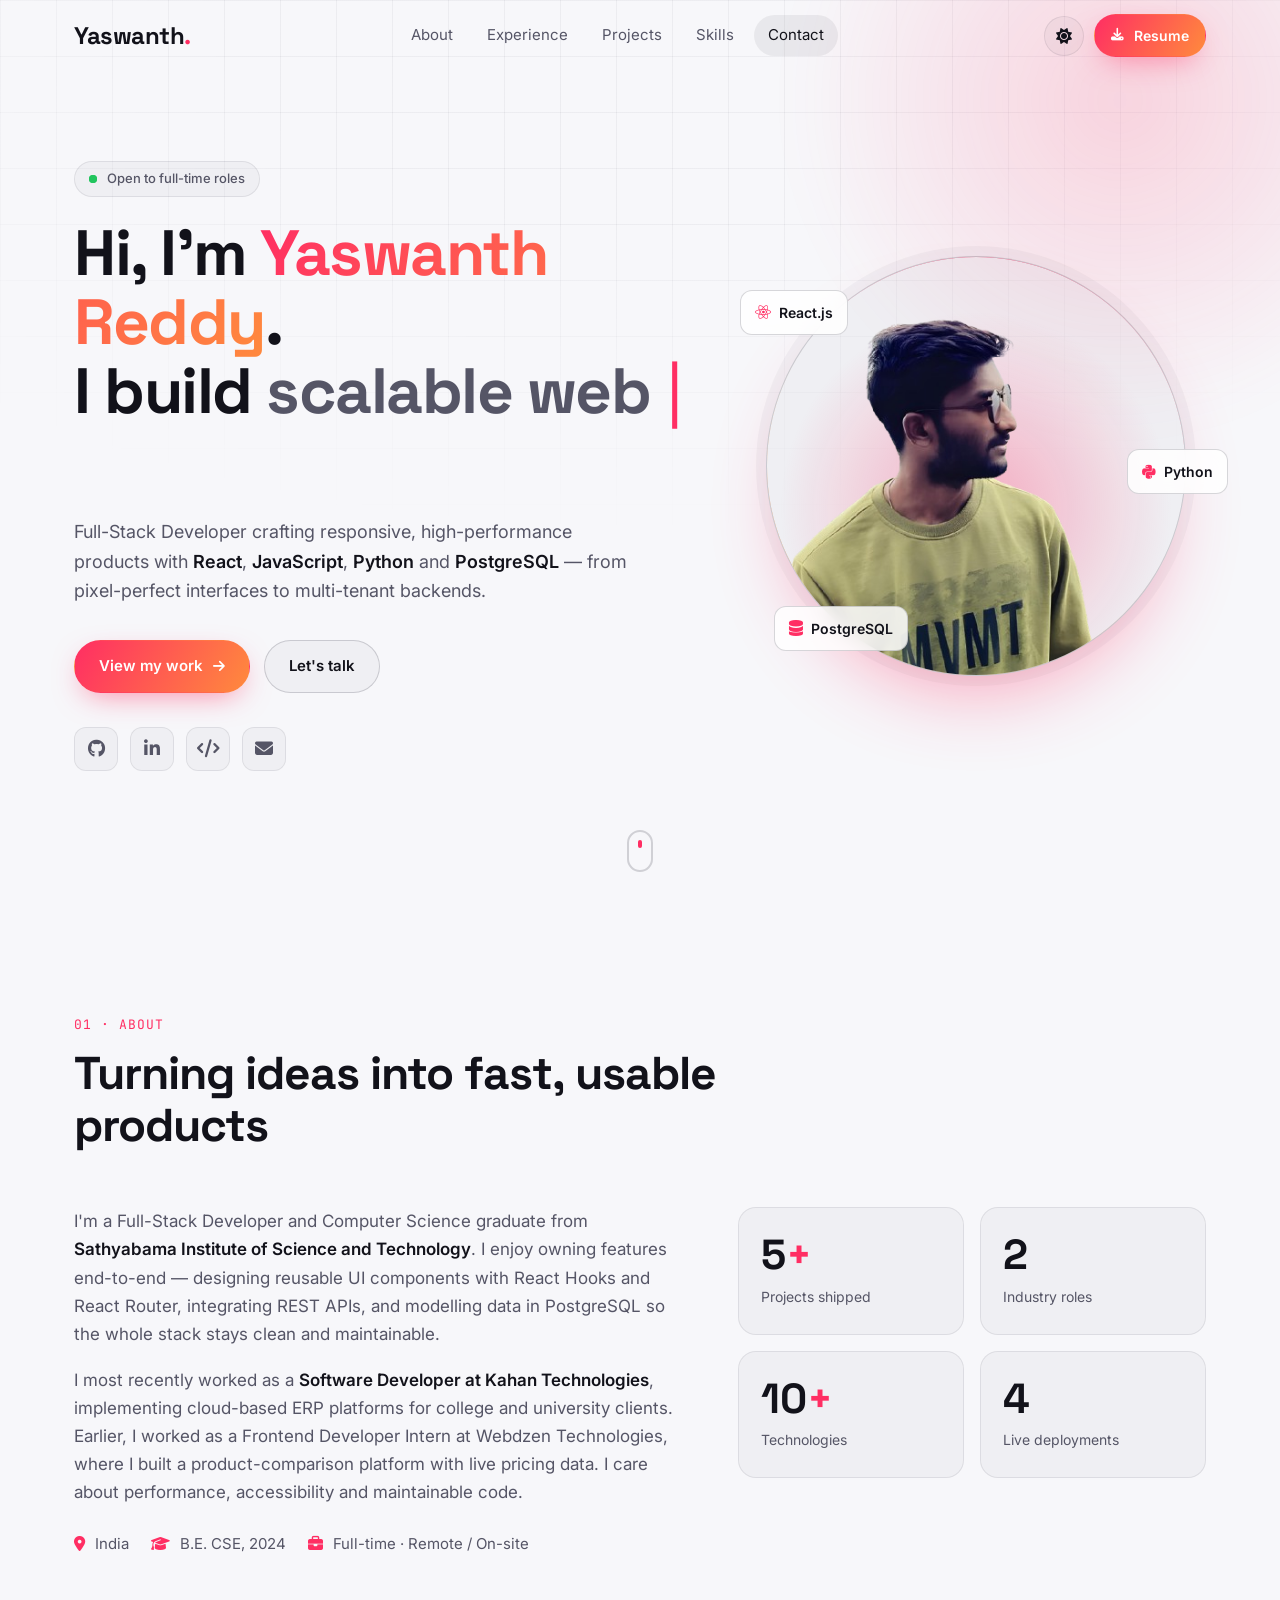
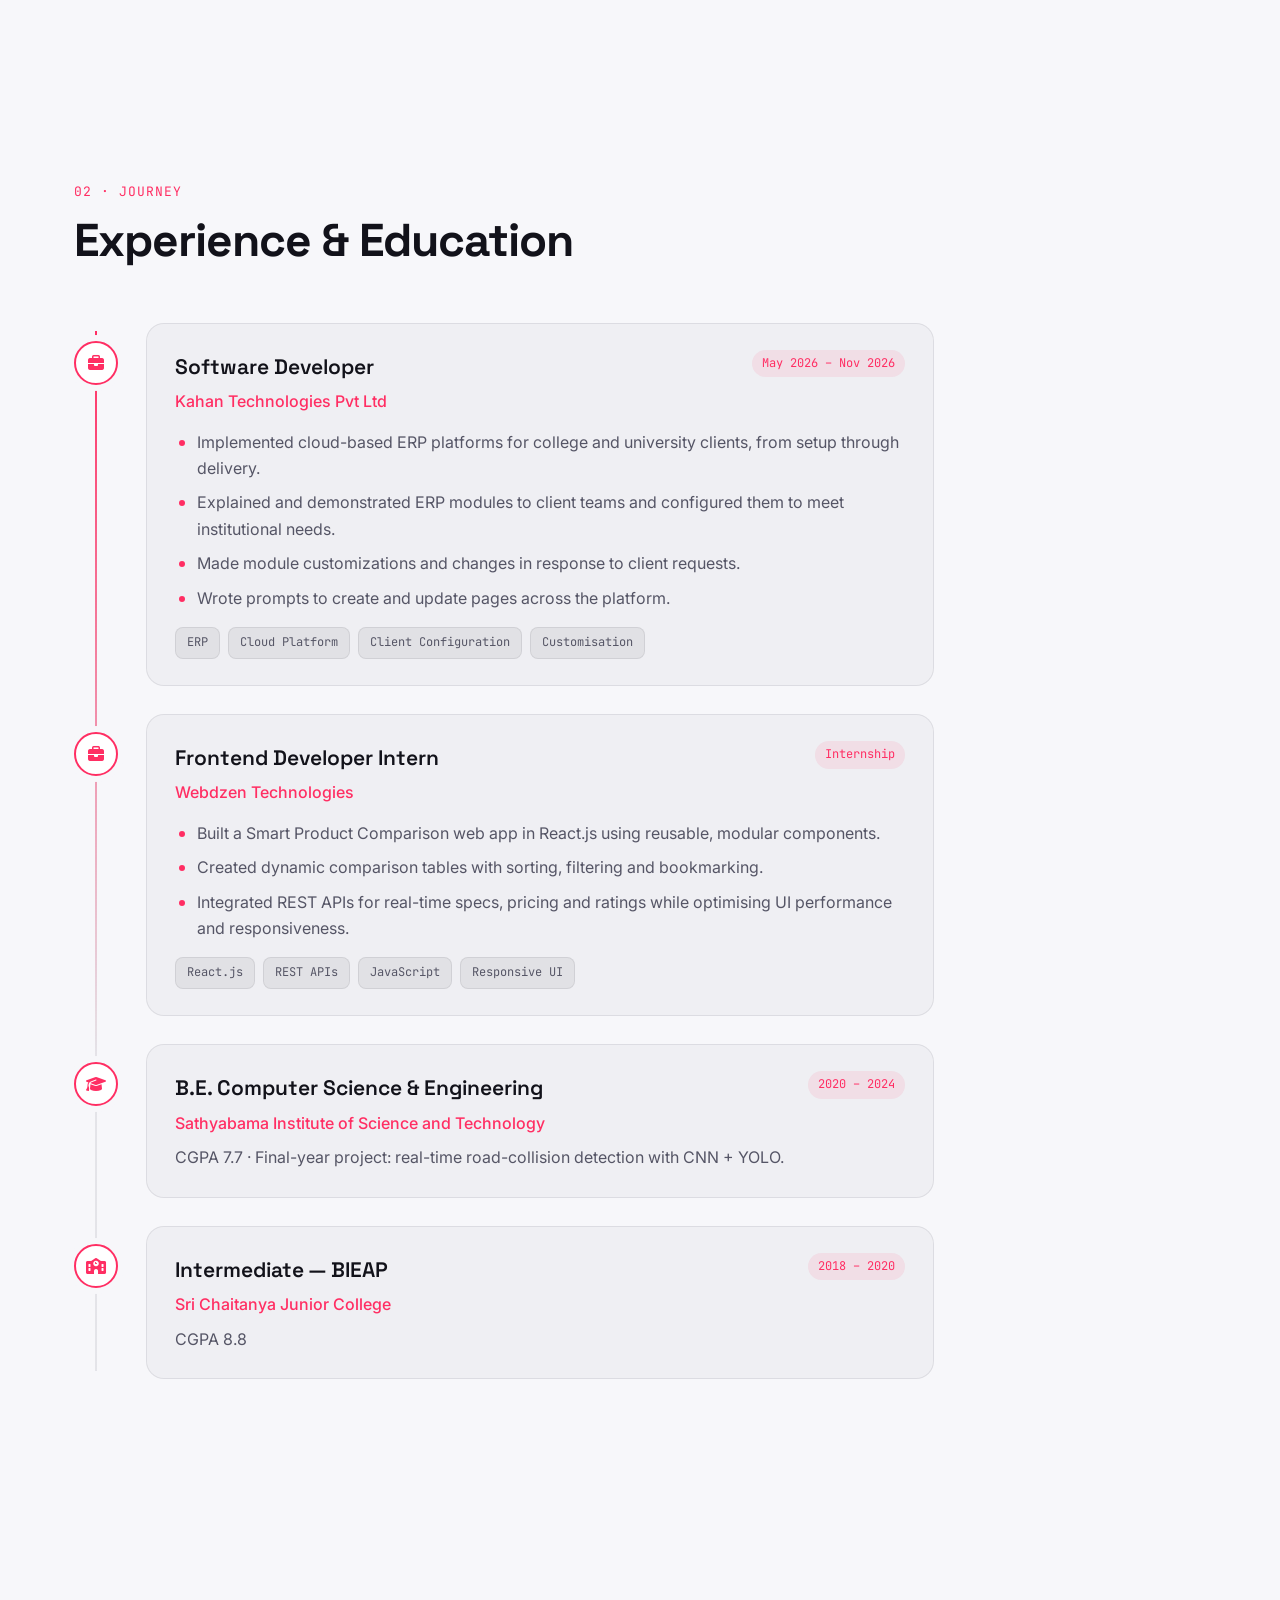
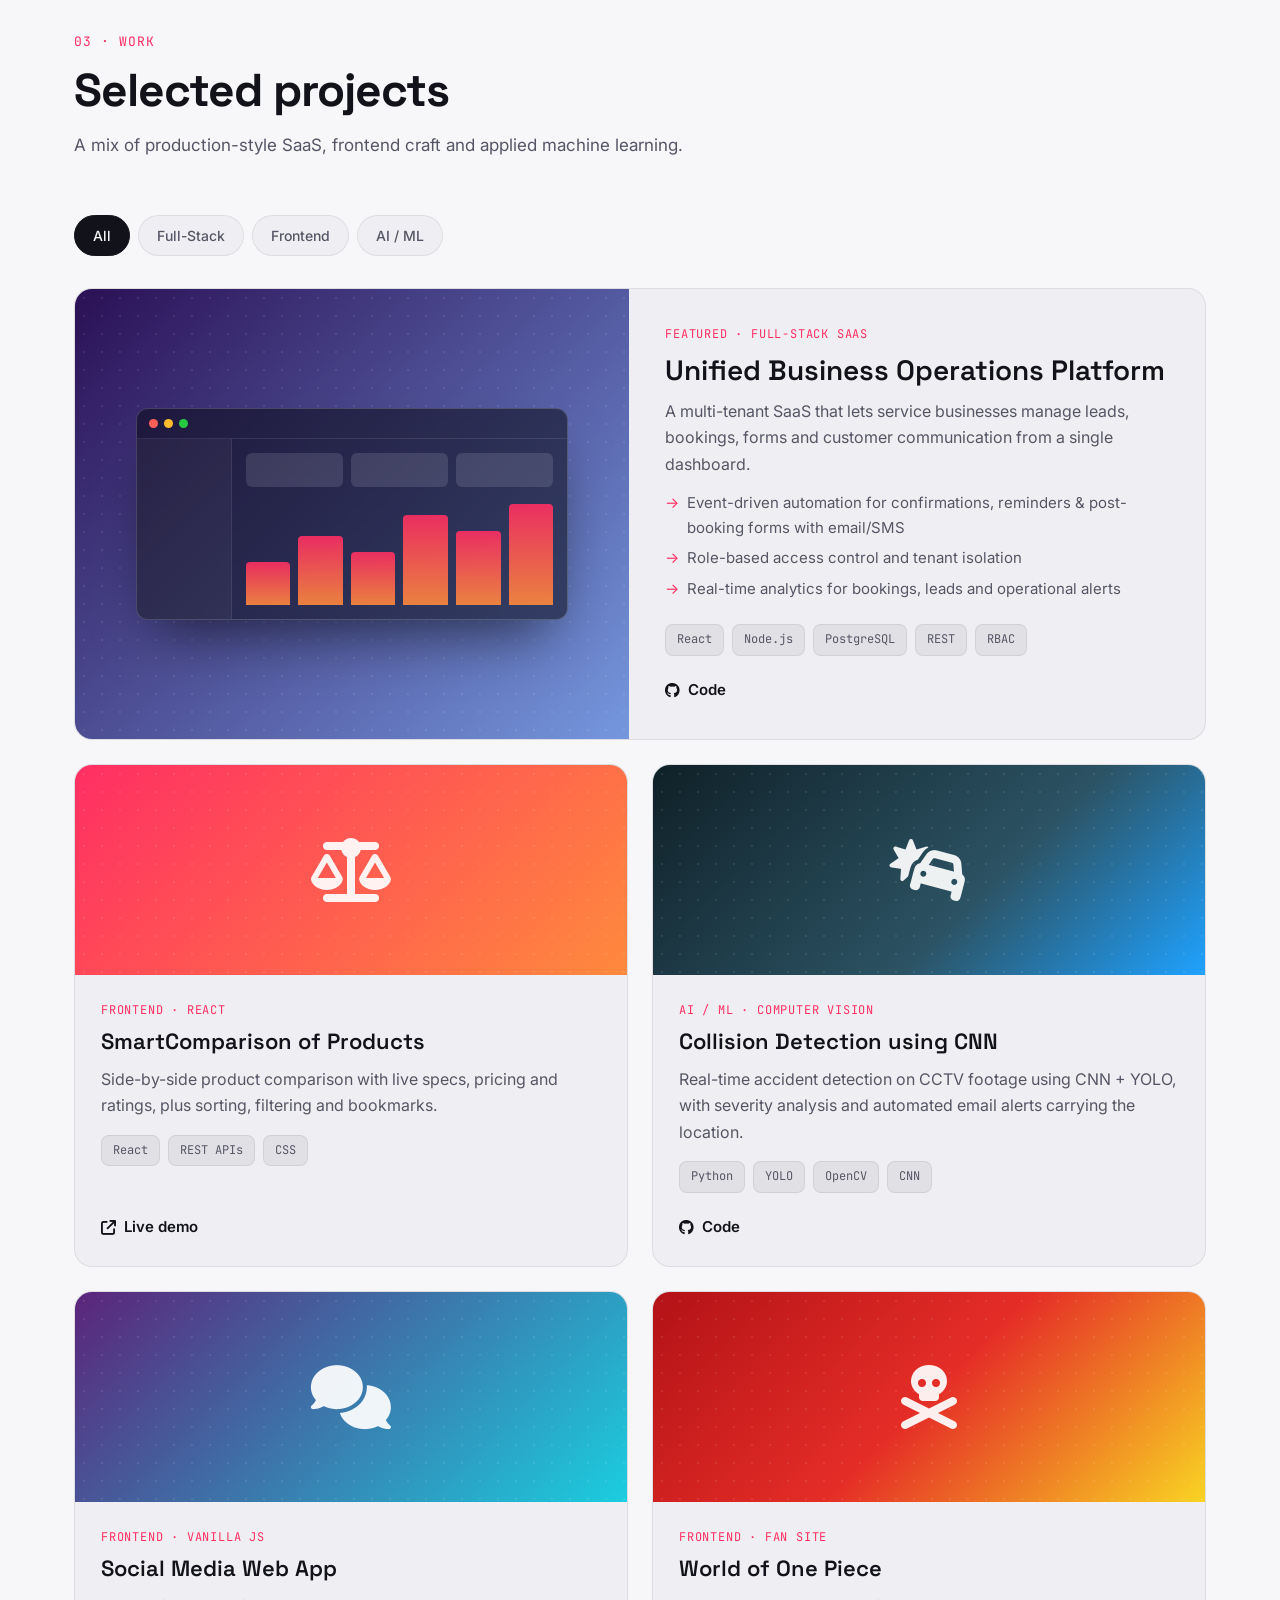
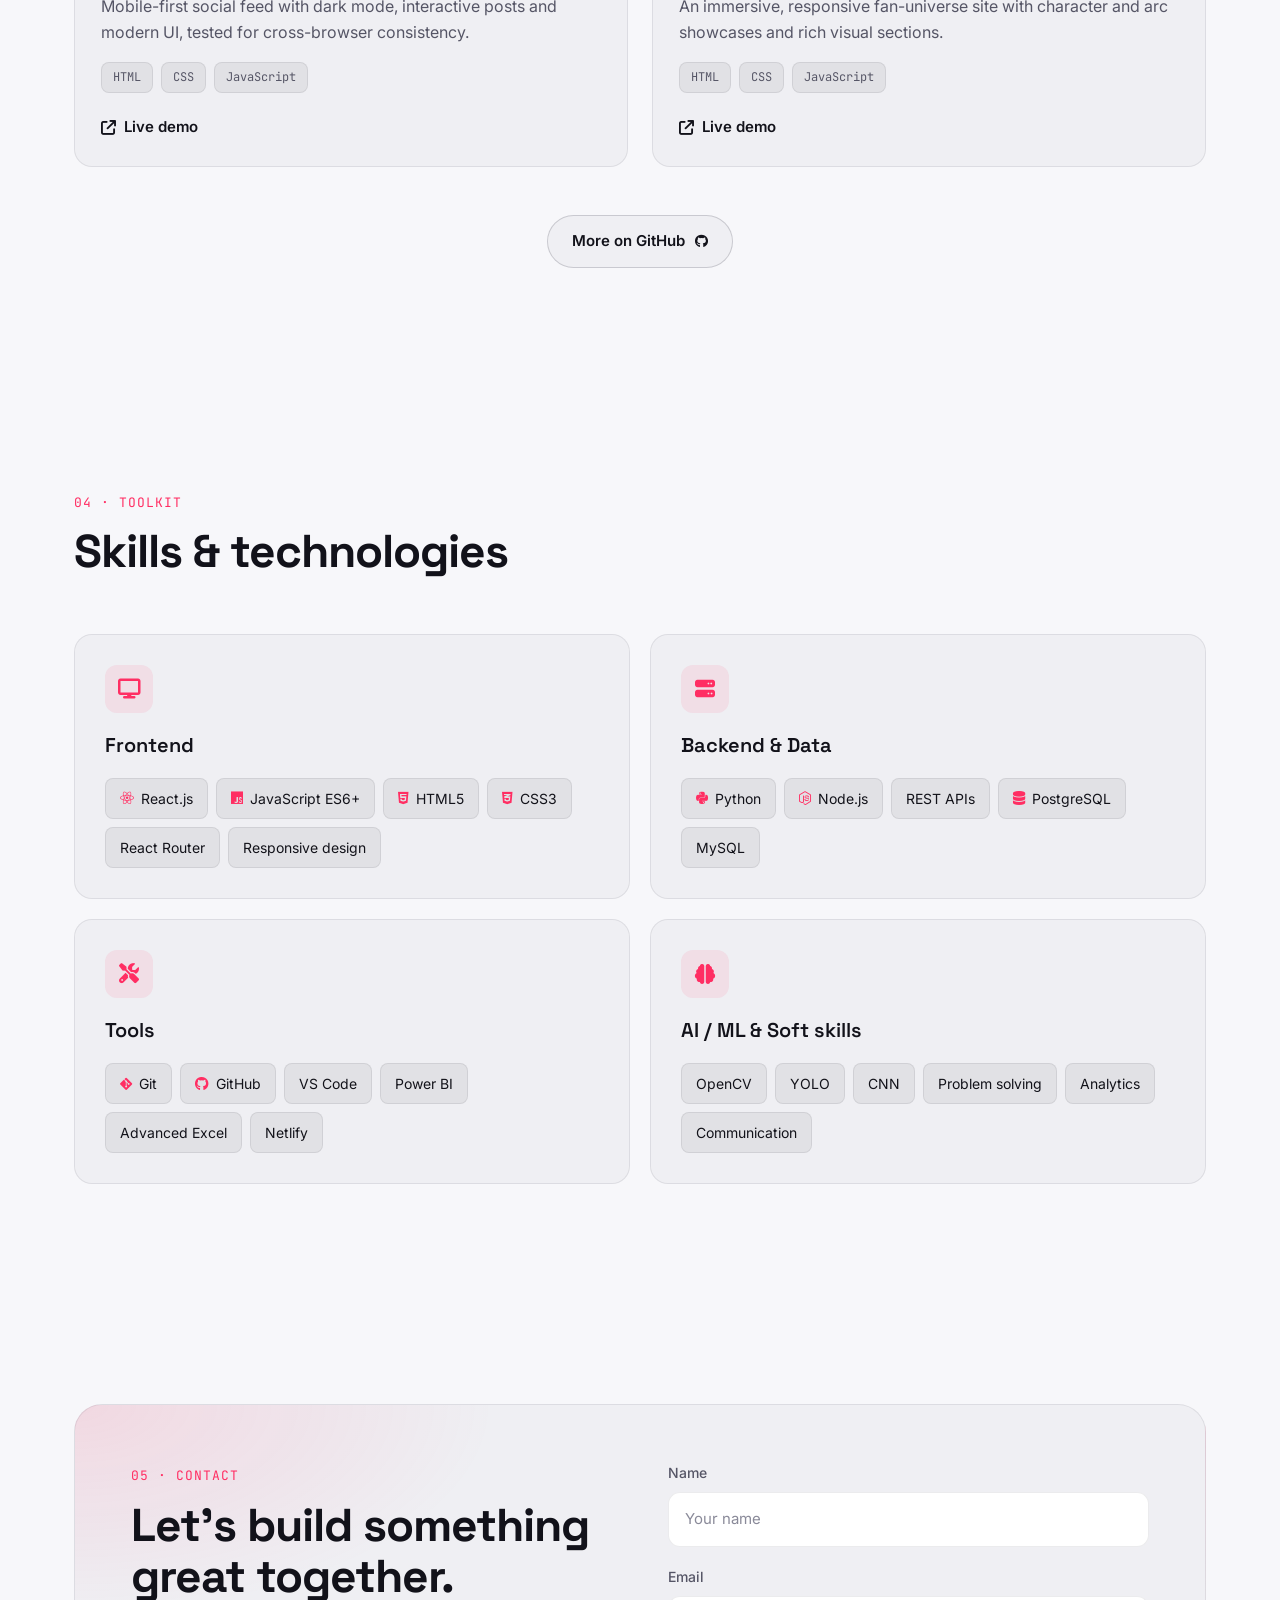
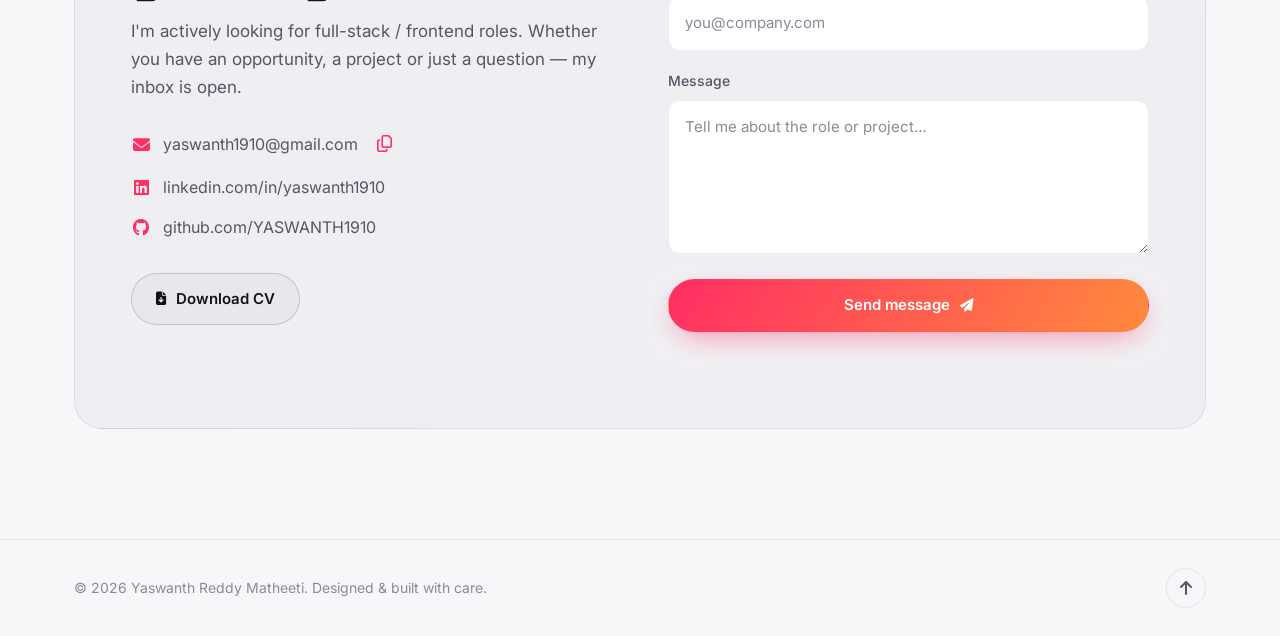
==== commit 8785fce9: "updated portfolio" ====
--- a/Yaswanth-Portfolio/index.html
+++ b/Yaswanth-Portfolio/index.html
@@ -107,9 +107,10 @@
               and modelling data in PostgreSQL so the whole stack stays clean and maintainable.
             </p>
             <p>
-              Most recently I worked as a <strong>Frontend Developer Intern at Webdzen Technologies</strong>,
-              where I shipped a product-comparison platform with live pricing data. I care about performance,
-              accessibility and code that the next developer will thank me for.
+              I most recently worked as a <strong>Software Developer at Kahan Technologies</strong>,
+              implementing cloud-based ERP platforms for college and university clients. Earlier,
+              I worked as a Frontend Developer Intern at Webdzen Technologies, where I built a product-comparison
+              platform with live pricing data. I care about performance, accessibility and maintainable code.
             </p>
             <div class="about-meta">
               <div><i class="fa-solid fa-location-dot"></i> India</div>
@@ -120,7 +121,7 @@
 
           <div class="stats reveal">
             <div class="stat"><span class="num" data-count="5">0</span><span class="plus">+</span><p>Projects shipped</p></div>
-            <div class="stat"><span class="num" data-count="1">0</span><p>Industry internship</p></div>
+            <div class="stat"><span class="num" data-count="2">0</span><p>Industry roles</p></div>
             <div class="stat"><span class="num" data-count="10">0</span><span class="plus">+</span><p>Technologies</p></div>
             <div class="stat"><span class="num" data-count="4">0</span><p>Live deployments</p></div>
           </div>
@@ -137,6 +138,24 @@
         </div>
 
         <ol class="timeline">
+          <li class="tl-item reveal">
+            <div class="tl-dot"><i class="fa-solid fa-briefcase"></i></div>
+            <div class="tl-card">
+              <div class="tl-top">
+                <h3>Software Developer</h3>
+                <span class="tl-tag">May 2026 – Nov 2026</span>
+              </div>
+              <p class="tl-org">Kahan Technologies Pvt Ltd</p>
+              <ul>
+                <li>Implemented cloud-based ERP platforms for college and university clients, from setup through delivery.</li>
+                <li>Explained and demonstrated ERP modules to client teams and configured them to meet institutional needs.</li>
+                <li>Made module customizations and changes in response to client requests.</li>
+                <li>Wrote prompts to create and update pages across the platform.</li>
+              </ul>
+              <div class="chips"><span>ERP</span><span>Cloud Platform</span><span>Client Configuration</span><span>Customisation</span></div>
+            </div>
+          </li>
+
           <li class="tl-item reveal">
             <div class="tl-dot"><i class="fa-solid fa-briefcase"></i></div>
             <div class="tl-card">
